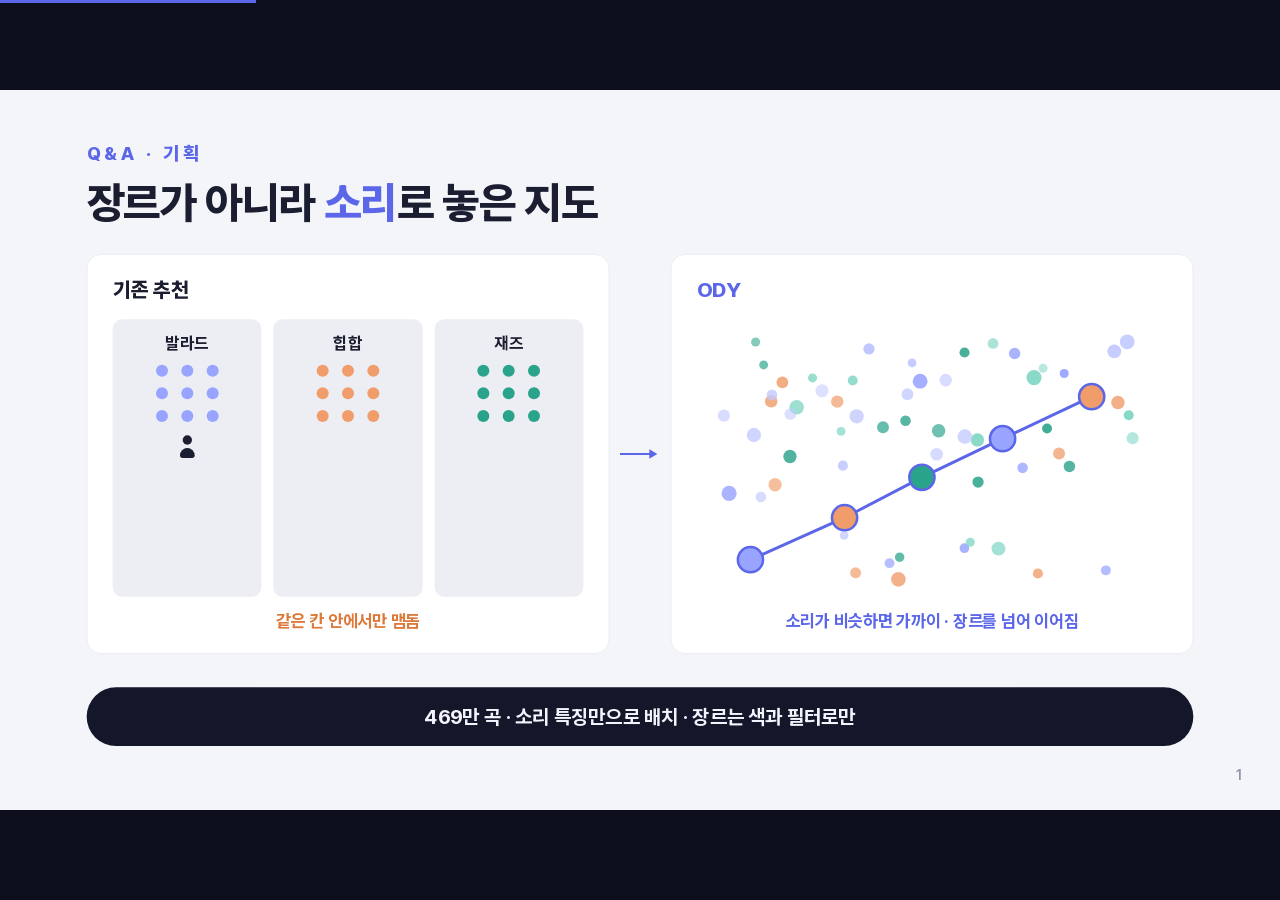
==== 01-planning.html @ 1a9466e6 "ODY 최종 발표 Q&A 덱 및 홈 검색 기능 Co-Authored-By: Claude Opus 5.5 <noreply@anthropic.com>" ====
<!doctype html>
<html lang="ko">
<head>
<meta charset="utf-8">
<meta name="viewport" content="width=device-width,initial-scale=1">
<title>ODY Q&amp;A · 01 기획</title>
<link rel="stylesheet" href="assets/base.css">
<style>
  /* ===== S1 : 기존 추천 vs ODY ===== */
  .cmp{display:grid;grid-template-columns:1fr 92px 1fr;align-items:stretch;gap:0;height:560px}
  .cmp .card{height:100%;display:flex;flex-direction:column}
  .cmp-arrow{display:grid;place-items:center}
  .cmp-arrow svg{overflow:visible}
  .panel-t{font-size:31px;font-weight:800;margin-bottom:26px}
  .genres{display:grid;grid-template-columns:repeat(3,1fr);gap:18px;flex:1}
  .genre{background:#EDEEF4;border-radius:14px;padding:20px 0 24px;display:flex;flex-direction:column;align-items:center}
  .genre-n{font-size:25px;font-weight:700;color:var(--ink);margin-bottom:18px}
  .gdots{display:grid;grid-template-columns:repeat(3,18px);gap:16px 20px}
  .gdots i{width:18px;height:18px;border-radius:50%;display:block}
  .person{width:22px;height:34px;margin-top:20px;position:relative}
  .person::before{content:'';position:absolute;top:0;left:4px;width:14px;height:14px;border-radius:50%;background:var(--ink)}
  .person::after{content:'';position:absolute;bottom:0;left:0;width:22px;height:15px;border-radius:11px 11px 4px 4px;background:var(--ink)}
  .cap{font-size:26px;font-weight:700;text-align:center;margin-top:20px}

  /* ===== S2 : 사용자 여정 ===== */
  .steps{display:grid;grid-template-columns:repeat(6,1fr);gap:0;align-items:start;margin-top:14px}
  .step{text-align:center;position:relative}
  .step .arr{position:absolute;top:52px;right:-22px;width:44px;height:2px;background:#C8CCDA}
  .step .arr::after{content:'';position:absolute;right:0;top:-4px;border-left:9px solid #C8CCDA;border-top:5px solid transparent;border-bottom:5px solid transparent}
  .step .lbl{font-size:28px;font-weight:800;margin-top:22px}
  .step .box{background:var(--white);border:1px solid var(--border);border-radius:16px;padding:20px 8px;font-size:25px;font-weight:700;margin-top:24px}
  .step .tag{display:inline-block;margin-top:16px;border-radius:999px;padding:9px 20px;font-size:21px;font-weight:700}

  /* ===== S3 : 결정 여섯 가지 ===== */
  .dec{display:grid;grid-template-columns:330px 96px 330px 1fr;align-items:center;gap:16px 0;row-gap:20px}
  .dec .old{background:#EDEEF4;border-radius:12px;padding:18px 24px;font-size:26px;font-weight:700;color:#7C8196;text-decoration:line-through;text-decoration-color:#B4B8C8;text-align:center}
  .dec .arr2{height:2px;background:var(--indigo);position:relative;margin:0 18px}
  .dec .arr2::after{content:'';position:absolute;right:0;top:-5px;border-left:10px solid var(--indigo);border-top:6px solid transparent;border-bottom:6px solid transparent}
  .dec .new{background:var(--indigo);color:#fff;border-radius:12px;padding:18px 24px;font-size:26px;font-weight:800;text-align:center}
  .dec .why{font-size:25px;font-weight:600;color:var(--ink2);padding-left:34px}

  /* ===== S4 : 음원 비저장 ===== */
  .fl{display:grid;grid-template-columns:1fr 62px 1fr 62px 1fr 62px 200px;align-items:center;margin-bottom:30px}
  .fl .bx{background:var(--white);border:1px solid var(--border);border-radius:18px;padding:30px 20px;text-align:center;font-size:28px;font-weight:700;line-height:1.35;min-height:118px;display:grid;place-items:center}
  .fl .bx.ind{color:var(--indigo);font-weight:800}
  .fl .bx.dk{background:var(--dark);color:#fff;border-color:var(--dark);font-size:26px}
  .fl .ar{height:2px;background:#C8CCDA;margin:0 14px;position:relative}
  .fl .ar::after{content:'';position:absolute;right:0;top:-4px;border-left:9px solid #C8CCDA;border-top:5px solid transparent;border-bottom:5px solid transparent}
  .fl .side{font-size:24px;font-weight:600;color:var(--ink2);padding-left:24px}
  .xmark{position:absolute;top:-16px;right:-14px;font-size:45px;font-weight:800;color:var(--orange);line-height:1}
  .nums{display:grid;grid-template-columns:repeat(3,1fr);gap:40px;margin-top:8px;text-align:left}

  /* ===== S5 : 한계 ===== */
  .lim{display:grid;grid-template-columns:repeat(3,1fr);gap:26px}
  .lim .card{padding:30px 32px}
  .lim .t{display:flex;align-items:center;gap:12px;font-size:30px;font-weight:800}
  .lim .t::before{content:'';width:13px;height:13px;border-radius:50%;background:var(--orange);flex:none}
  .lim .s{font-size:24px;font-weight:600;color:var(--ink2);margin:16px 0 22px}
  .lim .nx{background:#E9ECFF;color:var(--indigo);border-radius:12px;padding:14px 20px;font-size:24px;font-weight:700}
</style>
</head>
<body>
<button class="backbtn" title="질문 목록으로 (Esc)" aria-label="질문 목록"><svg viewBox="0 0 24 24" width="30" height="30" fill="none" stroke="currentColor" stroke-width="1.2" stroke-linecap="round" stroke-linejoin="round"><path d="M15 4l-8 8 8 8"/></svg></button>
<div class="prog"></div>

<div class="stage">
<div class="deck">

<!-- ================= S1 ================= -->
<section class="slide">
  <div class="head">
    <div class="eyebrow" data-a="fd">Q&amp;A · 기획</div>
    <h2 class="title" data-a="fu" style="--d:.1s">장르가 아니라 <span class="acc">소리</span>로 놓은 지도</h2>
  </div>

  <div class="cmp">
    <div class="card" data-a="fl" style="--d:.25s">
      <div class="panel-t">기존 추천</div>
      <div class="genres">
        <div class="genre">
          <div class="genre-n">발라드</div>
          <div class="gdots">
            <i style="background:var(--peri)"></i><i style="background:var(--peri)"></i><i style="background:var(--peri)"></i>
            <i style="background:var(--peri)"></i><i style="background:var(--peri)"></i><i style="background:var(--peri)"></i>
            <i style="background:var(--peri)"></i><i style="background:var(--peri)"></i><i style="background:var(--peri)"></i>
          </div>
          <div class="person"></div>
        </div>
        <div class="genre">
          <div class="genre-n">힙합</div>
          <div class="gdots">
            <i style="background:var(--orange)"></i><i style="background:var(--orange)"></i><i style="background:var(--orange)"></i>
            <i style="background:var(--orange)"></i><i style="background:var(--orange)"></i><i style="background:var(--orange)"></i>
            <i style="background:var(--orange)"></i><i style="background:var(--orange)"></i><i style="background:var(--orange)"></i>
          </div>
        </div>
        <div class="genre">
          <div class="genre-n">재즈</div>
          <div class="gdots">
            <i style="background:var(--teal)"></i><i style="background:var(--teal)"></i><i style="background:var(--teal)"></i>
            <i style="background:var(--teal)"></i><i style="background:var(--teal)"></i><i style="background:var(--teal)"></i>
            <i style="background:var(--teal)"></i><i style="background:var(--teal)"></i><i style="background:var(--teal)"></i>
          </div>
        </div>
      </div>
      <div class="cap acc-o">같은 칸 안에서만 맴돔</div>
    </div>

    <div class="cmp-arrow" data-a="fi" style="--d:.5s">
      <svg width="60" height="24" viewBox="0 0 60 24"><path d="M0 12h46" stroke="#5B67E8" stroke-width="3"/><path d="M44 5l12 7-12 7z" fill="#5B67E8"/></svg>
    </div>

    <div class="card" data-a="fr" style="--d:.4s">
      <div class="panel-t acc">ODY</div>
      <svg viewBox="0 0 560 330" style="flex:1;width:100%">
        <g id="s1-scatter"></g>
        <path id="s1-path" d="M64 286 L176 236 L268 188 L364 142 L470 92" stroke="#5B67E8" stroke-width="3.5" fill="none"
              style="--len:520;--d:.85s" data-draw/>
        <g>
          <circle cx="64"  cy="286" r="15" fill="#98A4FF" stroke="#5B67E8" stroke-width="3" data-a="pop" style="--d:1.5s"/>
          <circle cx="176" cy="236" r="15" fill="#F09D6B" stroke="#5B67E8" stroke-width="3" data-a="pop" style="--d:1.6s"/>
          <circle cx="268" cy="188" r="15" fill="#2AA38B" stroke="#5B67E8" stroke-width="3" data-a="pop" style="--d:1.7s"/>
          <circle cx="364" cy="142" r="15" fill="#98A4FF" stroke="#5B67E8" stroke-width="3" data-a="pop" style="--d:1.8s"/>
          <circle cx="470" cy="92"  r="15" fill="#F09D6B" stroke="#5B67E8" stroke-width="3" data-a="pop" style="--d:1.9s"/>
        </g>
      </svg>
      <div class="cap acc" data-a="fu" style="--d:2s">소리가 비슷하면 가까이 · 장르를 넘어 이어짐</div>
    </div>
  </div>

  <div class="concl" data-a="fu" style="--d:1.1s">469만 곡 · 소리 특징만으로 배치 · 장르는 색과 필터로만</div>
  <div class="pnum">1</div>
</section>

<!-- ================= S2 ================= -->
<section class="slide">
  <div class="head">
    <div class="eyebrow" data-a="fd">Q&amp;A · 기획</div>
    <h2 class="title" data-a="fu" style="--d:.1s">사용자 한 명의 <span class="acc">5분</span></h2>
  </div>

  <div class="steps" style="margin-top:56px">
    <div class="step" data-a="fu" style="--d:.25s"><div class="dot-n gray">1</div><div class="arr"></div><div class="lbl">구글 로그인</div><div class="box">토큰 발급</div><div><span class="tag chip gry">계정</span></div></div>
    <div class="step" data-a="fu" style="--d:.35s"><div class="dot-n">2</div><div class="arr"></div><div class="lbl">지도 첫 화면</div><div class="box">표본 7,204곡</div><div><span class="tag chip ind">지도</span></div></div>
    <div class="step" data-a="fu" style="--d:.45s"><div class="dot-n">3</div><div class="arr"></div><div class="lbl">별 클릭 · 재생</div><div class="box">내 위치 = 그 곡</div><div><span class="tag chip ind">지도 · 실시간</span></div></div>
    <div class="step" data-a="fu" style="--d:.55s"><div class="dot-n">4</div><div class="arr"></div><div class="lbl">가까운 10곡</div><div class="box">2.24ms</div><div><span class="tag chip ind">지도</span></div></div>
    <div class="step" data-a="fu" style="--d:.65s"><div class="dot-n">5</div><div class="arr"></div><div class="lbl">여정</div><div class="box">2~20곡</div><div><span class="tag chip ind">지도</span></div></div>
    <div class="step" data-a="fu" style="--d:.75s"><div class="dot-n org">6</div><div class="lbl">따라가기</div><div class="box">실시간 전달</div><div><span class="tag chip org">실시간</span></div></div>
  </div>

  <div class="concl" data-a="fu" style="--d:.95s">재생 한 번이 위치 · 기록 · 만남 · 동승자 전달까지 한꺼번에</div>
  <div class="pnum">2</div>
</section>

<!-- ================= S3 ================= -->
<section class="slide">
  <div class="head">
    <div class="eyebrow" data-a="fd">Q&amp;A · 기획</div>
    <h2 class="title" data-a="fu" style="--d:.1s">실측으로 바꾼 결정 <span class="acc">여섯 가지</span></h2>
  </div>

  <div class="dec fill-lg" style="margin-top:20px">
    <div class="old" data-a="fl" style="--d:.24s">장르 3단 계층</div><div class="arr2" data-a="fi" style="--d:.3s"></div><div class="new" data-a="fr" style="--d:.28s">소리 좌표만</div><div class="why" data-a="fi" style="--d:.36s">장르는 색 · 필터로</div>
    <div class="old" data-a="fl" style="--d:.32s">64차원</div><div class="arr2" data-a="fi" style="--d:.38s"></div><div class="new" data-a="fr" style="--d:.36s">16차원</div><div class="why" data-a="fi" style="--d:.44s">65% 기준 넘는 최소 · 8겹 × 2축</div>
    <div class="old" data-a="fl" style="--d:.40s">트리로 나눈 레이어</div><div class="arr2" data-a="fi" style="--d:.46s"></div><div class="new" data-a="fr" style="--d:.44s">좌표 두 개씩 레이어</div><div class="why" data-a="fi" style="--d:.52s">경계에서 곡이 갈리는 문제</div>
    <div class="old" data-a="fl" style="--d:.48s">Neo4j</div><div class="arr2" data-a="fi" style="--d:.54s"></div><div class="new" data-a="fr" style="--d:.52s">pgvector</div><div class="why" data-a="fi" style="--d:.60s">정확도 0.912 → <b class="acc">0.9995</b> · 서버 추가 없음</div>
    <div class="old" data-a="fl" style="--d:.56s">kNN + 최단 경로</div><div class="arr2" data-a="fi" style="--d:.62s"></div><div class="new" data-a="fr" style="--d:.60s">직선 축 + 동적 계획법</div><div class="why" data-a="fi" style="--d:.68s">듣기 자연스러움 · 메모리 15GB 초과</div>
    <div class="old" data-a="fl" style="--d:.64s">칸당 1곡 첫 화면</div><div class="arr2" data-a="fi" style="--d:.70s"></div><div class="new" data-a="fr" style="--d:.68s">밀도 비례 표본</div><div class="why" data-a="fi" style="--d:.76s">바둑판 무늬 83.5% → <b class="acc">24.7%</b></div>
  </div>
  <div class="pnum">3</div>
</section>

<!-- ================= S4 ================= -->
<section class="slide">
  <div class="head">
    <div class="eyebrow" data-a="fd">Q&amp;A · 기획</div>
    <h2 class="title" data-a="fu" style="--d:.1s">음원은 <span class="acc">한 곡도</span> 저장하지 않는다</h2>
  </div>

  <div class="fill-lg" style="margin-top:20px;display:grid;align-content:center">
    <div class="fl">
      <div class="bx" data-a="fu" style="position:relative; --d:.24s">음원 파일<span class="xmark">✕</span></div>
      <div class="ar" data-a="fi" style="--d:.3s"></div>
      <div class="bx ind" data-a="fu" style="--d:.34s">소리 분석 숫자<br>2,900개</div>
      <div class="ar" data-a="fi" style="--d:.4s"></div>
      <div class="bx ind" data-a="fu" style="--d:.44s">지도 좌표</div>
      <div></div>
      <div class="side" data-a="fi" style="--d:.5s">지도 만들기</div>
    </div>
    <div class="fl" style="margin-bottom:12px">
      <div class="bx" data-a="fu" style="--d:.54s">곡 이름</div>
      <div class="ar" data-a="fi" style="--d:.6s"></div>
      <div class="bx" data-a="fu" style="--d:.64s">YouTube 검색<br>+ 재생 가능 확인</div>
      <div class="ar" data-a="fi" style="--d:.7s"></div>
      <div class="bx ind" data-a="fu" style="--d:.74s">영상 ID만 저장</div>
      <div class="ar" data-a="fi" style="--d:.8s"></div>
      <div class="bx dk" data-a="fu" style="--d:.84s">공식<br>플레이어</div>
    </div>

    <div class="nums" style="margin-top:44px">
      <div data-a="fu" style="--d:.95s"><div class="big acc">0 곡</div><div class="big-cap">음원 저장</div></div>
      <div data-a="fu" style="--d:1.05s"><div class="big acc-o">564 곡</div><div class="big-cap">재생 불가 → 지도에서 뺌</div></div>
      <div data-a="fu" style="--d:1.15s"><div class="big acc">72 / 84</div><div class="big-cap">신곡 영상 확보</div></div>
    </div>
  </div>
  <div class="pnum">4</div>
</section>

<!-- ================= S5 ================= -->
<section class="slide">
  <div class="head">
    <div class="eyebrow" data-a="fd">Q&amp;A · 기획</div>
    <h2 class="title" data-a="fu" style="--d:.1s">알고 있는 <span class="acc">한계</span>와 다음 단계</h2>
  </div>

  <div class="lim fill-lg" style="margin-top:20px">
    <div class="card" data-a="fu" style="--d:.24s"><div class="t">실시간 부하 미측정</div><div class="s">서버 1대 전제</div><div class="nx">→ 메시지 브로커 분리</div></div>
    <div class="card" data-a="fu" style="--d:.32s"><div class="t">깊은 겹 설명력</div><div class="s">6~8겹 축 1~2%</div><div class="nx">→ &ldquo;경향&rdquo; 수준 라벨</div></div>
    <div class="card" data-a="fu" style="--d:.40s"><div class="t">한국곡 · 신곡 적음</div><div class="s">해외 · 2022년까지</div><div class="nx">→ 신곡 추가 경로 확대</div></div>
    <div class="card" data-a="fu" style="--d:.48s"><div class="t">영상 매칭 추측</div><div class="s">유사도 0.6 채택</div><div class="nx">→ 신뢰도 표시 · 신고</div></div>
    <div class="card" data-a="fu" style="--d:.56s"><div class="t">보안 설정</div><div class="s">WS 출처 * · 호출 제한 없음</div><div class="nx">→ 출처 제한 · rate limit</div></div>
    <div class="card" data-a="fu" style="--d:.64s"><div class="t">무중단의 대가</div><div class="s">서버 자원 두 벌</div><div class="nx">→ DB 변경은 호환되게</div></div>
  </div>
  <div class="pnum">5</div>
</section>

</div>
</div>

<div class="nav">
  <button data-prev aria-label="이전">←</button>
  <span class="counter">1 / 5</span>
  <button data-next aria-label="다음">→</button>
</div>

<script src="assets/deck.js"></script>
<script>
// S1 산점도 (결정론적)
(function(){
  const g = document.getElementById('s1-scatter');
  if(!g) return;
  const r = ODY.rng(99);
  const cols = ['#98A4FF','#F09D6B','#2AA38B','#C3CAFF','#7FD6C4'];
  let html = '';
  for(let i=0;i<58;i++){
    const x = 30 + r()*500, y = 24 + r()*286;
    const rad = 5 + r()*4;
    html += '<circle cx="'+x.toFixed(1)+'" cy="'+y.toFixed(1)+'" r="'+rad.toFixed(1)+'" fill="'+cols[Math.floor(r()*cols.length)]+'" opacity="'+(0.55+r()*0.4).toFixed(2)+'"/>';
  }
  g.innerHTML = html;
  g.setAttribute('data-a','fi');
  g.style.setProperty('--d','.6s');
})();
ODY.initDeck({backHref:'index.html#planning'});
</script>
</body>
</html>
---- assets/base.css ----
/* ODY Q&A — 공통 디자인 시스템 */
/* Pretendard Variable — 로컬 번들 (SIL OFL 1.1, assets/fonts/OFL.txt) */
@font-face{
  font-family:'Pretendard Variable';
  font-weight:45 920;
  font-style:normal;
  font-display:swap;
  src:url('fonts/PretendardVariable.woff2') format('woff2-variations'),
      url('fonts/PretendardVariable.woff2') format('woff2');
}

:root{
  --dark:#14162A; --dark2:#23264A; --deep:#0D0E1C; --dark3:#2C3057;
  --paper:#F4F5F9; --paper2:#F6F7FA; --white:#FFFFFF; --border:#E3E5EF;
  --ink:#1B1D30; --ink2:#5F6480; --ink3:#8F94AA;
  --dink:#F2F3FB; --dink2:#C4C8E0; --dink3:#B3B9E6;
  --indigo:#5B67E8; --peri:#98A4FF; --peri-l:#C3CAFF;
  --teal:#2AA38B; --teal-s:#7FD6C4; --mint:#A8E6D5;
  --purple:#8A5FE0; --purple-l:#B79BF0; --orange:#F09D6B;
  --ease:cubic-bezier(.2,.75,.25,1);
  --ease-line:cubic-bezier(.35,0,.2,1);
}

*{box-sizing:border-box;margin:0;padding:0}
html,body{height:100%}
body{
  background:var(--deep);
  font-family:'Pretendard Variable',Pretendard,'Apple SD Gothic Neo','Noto Sans KR',system-ui,sans-serif;
  color:var(--ink);
  -webkit-font-smoothing:antialiased;
  overflow:hidden;
}

/* ---------- 무대 / 스케일 ---------- */
.stage{position:fixed;inset:0;overflow:hidden;background:var(--deep)}
.deck{position:absolute;left:0;top:0;width:1920px;height:1080px;transform-origin:0 0}

.slide{
  position:absolute;inset:0;
  background:var(--paper);
  padding:78px 130px 70px;
  display:none;
  overflow:hidden;
}
.slide.is-active{display:block}
.slide.dark{background:var(--dark)}
.slide.split{padding:0}

.pnum{position:absolute;right:56px;bottom:40px;font-size:21px;font-weight:600;color:var(--ink3);letter-spacing:.02em}
.slide.dark .pnum{color:#7C82B4}

/* ---------- 타이포 ---------- */
.eyebrow{font-size:28px;font-weight:800;letter-spacing:.2em;color:var(--indigo);margin-bottom:18px}
.slide.dark .eyebrow{color:var(--dink3)}
.title{font-size:65px;font-weight:800;line-height:1.2;letter-spacing:-.02em;color:var(--ink)}
.title.sm{font-size:56px}
.slide.dark .title{color:var(--dink)}
.subtitle{font-size:30px;font-weight:500;color:var(--ink2);margin-top:12px;letter-spacing:-.01em}
.acc{color:var(--indigo)}
.acc-t{color:var(--teal)}
.acc-o{color:#DD7A3B}
.acc-p{color:var(--purple)}
.slide.dark .acc{color:var(--peri)}

.head{margin-bottom:38px}

/* ---------- 하단 결론 바 ---------- */
.concl{
  position:absolute;left:130px;right:130px;bottom:96px;
  background:var(--dark);color:var(--dink);
  border-radius:999px;padding:26px 40px;
  font-size:30px;font-weight:700;text-align:center;letter-spacing:-.01em;
}
.note{position:absolute;left:130px;bottom:104px;font-size:25px;font-weight:600;color:var(--ink2)}

/* ---------- 카드 ---------- */
.card{background:var(--white);border:1px solid var(--border);border-radius:22px;padding:34px 38px;display:flex;flex-direction:column;justify-content:center}
.card.accent{border-color:var(--indigo);background:#F0F2FF}
.card.warm{border-color:#F6D9C4;background:#FEF3EA}
.card.plain{background:#EDEEF4;border-color:transparent}
.cards{display:grid;gap:30px}
.c2{grid-template-columns:1fr 1fr}
.c3{grid-template-columns:repeat(3,1fr)}
.c4{grid-template-columns:repeat(4,1fr)}
.card-t{font-size:32px;font-weight:800;margin-bottom:12px}
.card-s{font-size:25px;font-weight:500;color:var(--ink2);line-height:1.5}

/* ---------- 수치 ---------- */
.big{font-size:83px;font-weight:800;letter-spacing:-.03em;line-height:1}
.big.sm{font-size:63px}
.big-cap{font-size:25px;font-weight:600;color:var(--ink2);margin-top:14px}

/* ---------- 다크 스카이 패널 ---------- */
.sky{position:relative;background:var(--dark);border-radius:18px;overflow:hidden}
.sky canvas{position:absolute;inset:0;width:100%;height:100%}
.sky-in{position:absolute;inset:0}

/* ---------- 태그 / 칩 ---------- */
.chip{display:inline-flex;align-items:center;gap:8px;border-radius:999px;padding:12px 22px;font-size:24px;font-weight:700}
.chip.ind{background:#E9ECFF;color:var(--indigo)}
.chip.org{background:#FDEBDD;color:#B5612B}
.chip.gry{background:#ECEDF3;color:var(--ink2)}
.chip.tl{background:#E2F5F0;color:#1E7C69}

/* ---------- 파이프라인 ---------- */
.flow{display:flex;align-items:center;gap:0}
.flow-node{flex:1;text-align:center}
.flow-arrow{width:64px;height:2px;background:var(--ink3);position:relative;flex:none}
.flow-arrow::after{content:'';position:absolute;right:0;top:-4px;border-left:9px solid var(--ink3);border-top:5px solid transparent;border-bottom:5px solid transparent}
.dot-n{width:104px;height:104px;border-radius:50%;background:var(--indigo);color:#fff;display:grid;place-items:center;font-size:47px;font-weight:800;margin:0 auto}
.dot-n.gray{background:#C2C6D6}
.dot-n.org{background:var(--orange)}
.dot-n.teal{background:var(--teal)}
.dot-n.dk{background:var(--dark)}

/* ---------- 그리드 셀 ---------- */
.cellgrid{display:grid;gap:6px}
.cell{background:#C8CBD8;border-radius:5px;aspect-ratio:1}
.cell.on{background:var(--dark);box-shadow:inset 0 0 0 2px var(--teal-s)}
.cell.keep{background:var(--dark)}
.cell.drop{background:#D9DBE4;box-shadow:inset 0 0 0 2px #9A9FB5;opacity:.8}

/* ---------- 표 ---------- */
.tbl{width:100%;border-collapse:separate;border-spacing:0 14px}
.tbl th{font-size:27px;font-weight:800;padding-bottom:8px}
.tbl td{font-size:26px;font-weight:700;text-align:center;padding:16px 18px;border-radius:14px}
.tbl td.lab{text-align:left;font-weight:600;color:var(--ink2);background:none}
.tbl td.a{background:#FDEBDD;color:#B5612B}
.tbl td.b{background:#E9ECFF;color:var(--indigo)}


/* ---------- 단계 플로우 (두 덱 공용) ---------- */
.steps{display:grid;gap:0;align-items:start}
.step{text-align:center;position:relative}
.step .arr{position:absolute;top:52px;right:-22px;width:44px;height:2px;background:#C8CCDA}
.step .arr::after{content:'';position:absolute;right:0;top:-4px;border-left:9px solid #C8CCDA;border-top:5px solid transparent;border-bottom:5px solid transparent}
.step .lbl{font-size:28px;font-weight:800;margin-top:22px}
.step .box{background:var(--white);border:1px solid var(--border);border-radius:16px;padding:20px 8px;font-size:25px;font-weight:700;margin-top:24px}
.step .tag{display:inline-block;margin-top:16px;border-radius:999px;padding:9px 20px;font-size:21px;font-weight:700}

/* ---------- 세로 여백 채우기 ---------- */
.fill{min-height:596px;align-content:center}
.fill-lg{min-height:700px;align-content:center}

/* ---------- 애니메이션 ---------- */
@keyframes fu{from{opacity:0;transform:translateY(32px)}to{opacity:1;transform:none}}
@keyframes fd{from{opacity:0;transform:translateY(-20px)}to{opacity:1;transform:none}}
@keyframes fl{from{opacity:0;transform:translateX(-35px)}to{opacity:1;transform:none}}
@keyframes fr{from{opacity:0;transform:translateX(35px)}to{opacity:1;transform:none}}
@keyframes fi{from{opacity:0}to{opacity:1}}
@keyframes sc{from{opacity:0;transform:scale(.88)}to{opacity:1;transform:none}}
@keyframes ph{from{opacity:0;transform:translateY(64px)}to{opacity:1;transform:none}}
@keyframes pop{0%{opacity:0;transform:scale(.35)}70%{opacity:1;transform:scale(1.09)}100%{opacity:1;transform:scale(1)}}
@keyframes draw{to{stroke-dashoffset:0}}
@keyframes twinkle{0%,100%{opacity:.3}50%{opacity:1}}

.slide.is-active [data-a]{opacity:0;animation-fill-mode:forwards;animation-timing-function:var(--ease);animation-delay:var(--d,0s)}
.slide.is-active [data-a="fu"]{animation-name:fu;animation-duration:.7s}
.slide.is-active [data-a="fd"]{animation-name:fd;animation-duration:.6s}
.slide.is-active [data-a="fl"]{animation-name:fl;animation-duration:.7s}
.slide.is-active [data-a="fr"]{animation-name:fr;animation-duration:.7s}
.slide.is-active [data-a="fi"]{animation-name:fi;animation-duration:.85s;animation-timing-function:ease}
.slide.is-active [data-a="sc"]{animation-name:sc;animation-duration:.7s}
.slide.is-active [data-a="ph"]{animation-name:ph;animation-duration:.85s}
.slide.is-active [data-a="pop"]{animation-name:pop;animation-duration:.6s}
.slide.is-active [data-draw]{stroke-dasharray:var(--len,600);stroke-dashoffset:var(--len,600);animation:draw 1s var(--ease-line) forwards;animation-delay:var(--d,0s)}

/* ---------- 슬라이드 컨트롤 ---------- */
.nav{position:fixed;bottom:0;left:0;right:0;height:96px;display:flex;align-items:center;justify-content:center;gap:26px;z-index:40;opacity:0;transition:opacity .25s}
.nav:hover,body.show-ui .nav{opacity:1}
.nav button{
  width:52px;height:52px;border-radius:50%;border:1px solid rgba(255,255,255,.18);
  background:rgba(20,22,42,.72);color:#fff;font-size:22px;cursor:pointer;
  display:grid;place-items:center;backdrop-filter:blur(8px);transition:background .2s
}
.nav button:hover{background:var(--indigo)}
.nav button:disabled{opacity:.28;cursor:default}
.nav .counter{color:#fff;font-size:20px;font-weight:600;letter-spacing:.06em;min-width:92px;text-align:center;opacity:.8}

/* 좌상단 숨은 뒤로가기 · 아이콘만 */
.backbtn{
  position:fixed;top:18px;left:22px;z-index:50;
  width:56px;height:56px;padding:0;border:0;background:none;cursor:pointer;
  display:grid;place-items:center;
  color:#9A9FB5;
  opacity:0;transform:translateX(-6px);
  transition:opacity .22s var(--ease),transform .22s var(--ease),color .2s;
}
.backbtn::before{content:'';position:fixed;top:0;left:0;width:210px;height:120px}
.backbtn:hover,.backbtn:focus-visible,body.show-ui .backbtn{opacity:.3;transform:none}
.backbtn:hover{opacity:.55}

/* 진행 바 */
.prog{position:fixed;top:0;left:0;height:3px;background:var(--indigo);z-index:60;transition:width .3s var(--ease)}

@media (prefers-reduced-motion:reduce){
  .slide.is-active [data-a]{animation-name:fi !important;animation-duration:.3s !important}
  .slide.is-active [data-draw]{animation:none;stroke-dashoffset:0}
}

/* ---------- 비교표 (열 강조) · 03/04 공용 ---------- */
.cmptbl{display:grid;row-gap:14px;column-gap:22px;align-items:stretch}
.cmptbl>div{font-size:26px;font-weight:700;text-align:center;padding:20px 18px;border-radius:14px;background:var(--white);border:1px solid var(--border);display:grid;place-items:center;line-height:1.35}
.cmptbl .h{background:none;border-color:transparent;font-size:27px;font-weight:800;color:var(--ink2);padding-bottom:4px}
.cmptbl .h.pick{color:var(--indigo)}
.cmptbl .lb{background:none;border-color:transparent;text-align:left;justify-items:start;font-weight:600;color:var(--ink2)}
.cmptbl .pick{background:#F0F2FF;border-color:var(--indigo);color:var(--indigo)}

/* ---------- 수치 카드 ---------- */
.stat{text-align:center;padding:40px 30px}
.stat .n{font-size:72px;font-weight:800;letter-spacing:-.03em;line-height:1;color:var(--indigo)}
.stat .n.o{color:var(--orange)}
.stat .n.k{color:var(--ink)}
.stat .n.g{color:var(--ink3)}
.stat .l{font-size:25px;font-weight:600;color:var(--ink2);margin-top:16px;line-height:1.4}

/* ---------- 가로 흐름 상자 ---------- */
.hflow{display:grid;align-items:center}
.hflow .bx{background:var(--white);border:1px solid var(--border);border-radius:18px;padding:28px 20px;text-align:center;font-size:28px;font-weight:700;line-height:1.35;min-height:130px;display:grid;place-items:center}
.hflow .bx.ind{color:var(--indigo);background:#F0F2FF;border-color:var(--indigo);font-weight:800}
.hflow .bx.dk{background:var(--dark);color:#fff;border-color:var(--dark)}
.hflow .ar{height:2px;background:#C8CCDA;margin:0 14px;position:relative}
.hflow .ar::after{content:'';position:absolute;right:0;top:-4px;border-left:9px solid #C8CCDA;border-top:5px solid transparent;border-bottom:5px solid transparent}
.hflow .sub{font-size:24px;font-weight:600;color:var(--ink2);text-align:center;margin-top:14px;line-height:1.4}

.chip.pur{background:#EFE8FC;color:var(--purple)}
.chip.sm{font-size:21px;padding:9px 18px}
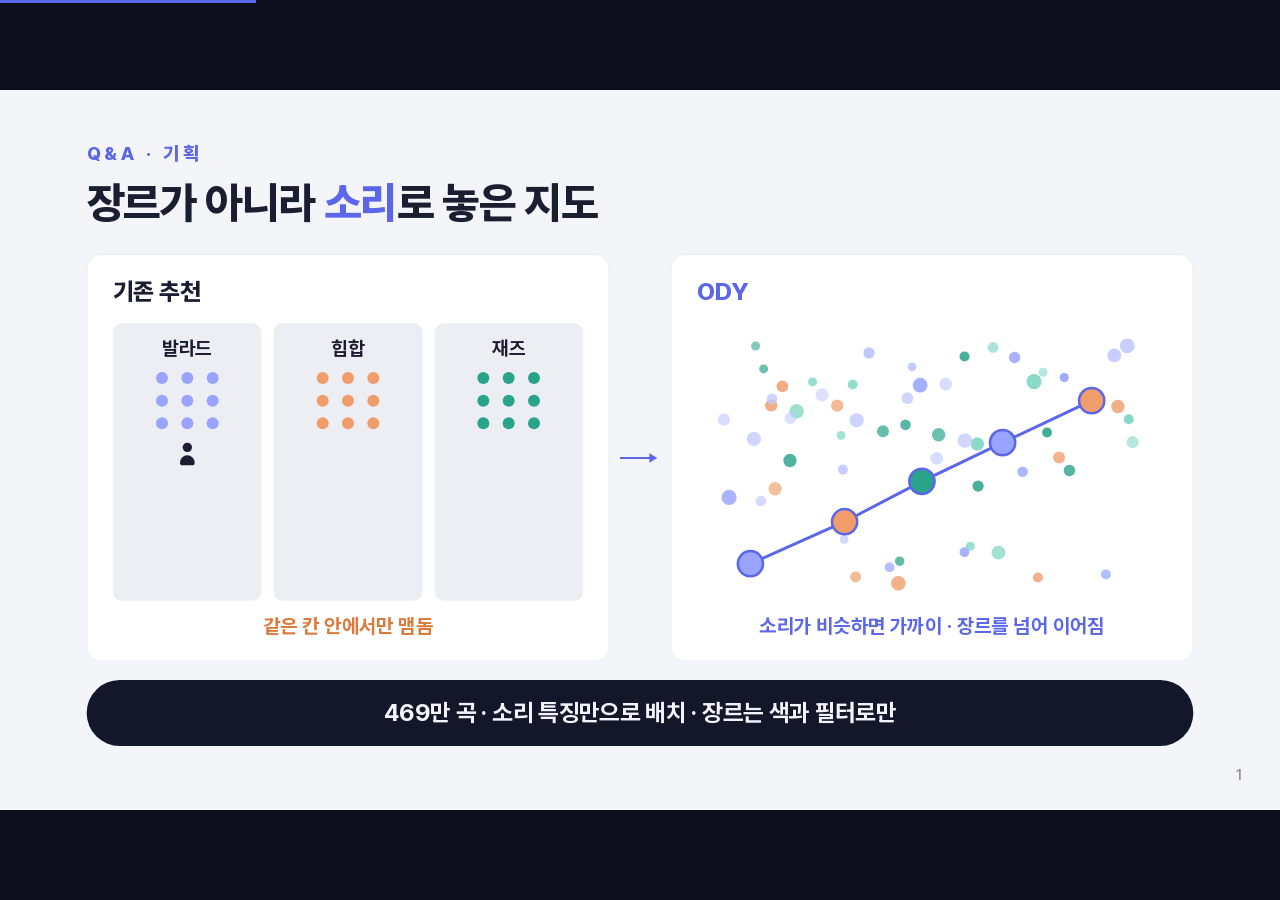
==== commit e2f83359: "따라가기 26·27·32·33장 시각화 개선, 덱 전체 글씨 키우기 - 26 주변 사람: 헬멧 → 사람 아이콘 - 27 탄 뒤: 우주선 · 동승자 물결 흔들림, 헬멧 크기 키움, " ====
--- a/01-planning.html
+++ b/01-planning.html
@@ -11,16 +11,16 @@
   .cmp .card{height:100%;display:flex;flex-direction:column}
   .cmp-arrow{display:grid;place-items:center}
   .cmp-arrow svg{overflow:visible}
-  .panel-t{font-size:31px;font-weight:800;margin-bottom:26px}
+  .panel-t{font-size:36px;font-weight:800;margin-bottom:26px}
   .genres{display:grid;grid-template-columns:repeat(3,1fr);gap:18px;flex:1}
   .genre{background:#EDEEF4;border-radius:14px;padding:20px 0 24px;display:flex;flex-direction:column;align-items:center}
-  .genre-n{font-size:25px;font-weight:700;color:var(--ink);margin-bottom:18px}
+  .genre-n{font-size:29px;font-weight:700;color:var(--ink);margin-bottom:18px}
   .gdots{display:grid;grid-template-columns:repeat(3,18px);gap:16px 20px}
   .gdots i{width:18px;height:18px;border-radius:50%;display:block}
   .person{width:22px;height:34px;margin-top:20px;position:relative}
   .person::before{content:'';position:absolute;top:0;left:4px;width:14px;height:14px;border-radius:50%;background:var(--ink)}
   .person::after{content:'';position:absolute;bottom:0;left:0;width:22px;height:15px;border-radius:11px 11px 4px 4px;background:var(--ink)}
-  .cap{font-size:26px;font-weight:700;text-align:center;margin-top:20px}
+  .cap{font-size:30px;font-weight:700;text-align:center;margin-top:20px}
 
   /* ===== S2 : 사용자 여정 ===== */
   .steps{display:grid;grid-template-columns:repeat(6,1fr);gap:0;align-items:start;margin-top:14px}
@@ -53,10 +53,10 @@
   /* ===== S5 : 한계 ===== */
   .lim{display:grid;grid-template-columns:repeat(3,1fr);gap:26px}
   .lim .card{padding:30px 32px}
-  .lim .t{display:flex;align-items:center;gap:12px;font-size:30px;font-weight:800}
+  .lim .t{display:flex;align-items:center;gap:12px;font-size:34px;font-weight:800}
   .lim .t::before{content:'';width:13px;height:13px;border-radius:50%;background:var(--orange);flex:none}
-  .lim .s{font-size:24px;font-weight:600;color:var(--ink2);margin:16px 0 22px}
-  .lim .nx{background:#E9ECFF;color:var(--indigo);border-radius:12px;padding:14px 20px;font-size:24px;font-weight:700}
+  .lim .s{font-size:28px;font-weight:600;color:var(--ink2);margin:16px 0 22px}
+  .lim .nx{background:#E9ECFF;color:var(--indigo);border-radius:12px;padding:14px 20px;font-size:28px;font-weight:700}
 </style>
 </head>
 <body>
--- a/assets/base.css
+++ b/assets/base.css
@@ -68,8 +68,8 @@
 .concl{
   position:absolute;left:130px;right:130px;bottom:96px;
   background:var(--dark);color:var(--dink);
-  border-radius:999px;padding:26px 40px;
-  font-size:30px;font-weight:700;text-align:center;letter-spacing:-.01em;
+  border-radius:999px;padding:28px 44px;
+  font-size:36px;font-weight:700;text-align:center;letter-spacing:-.01em;
 }
 .note{position:absolute;left:130px;bottom:104px;font-size:25px;font-weight:600;color:var(--ink2)}
 
@@ -82,8 +82,8 @@
 .c2{grid-template-columns:1fr 1fr}
 .c3{grid-template-columns:repeat(3,1fr)}
 .c4{grid-template-columns:repeat(4,1fr)}
-.card-t{font-size:32px;font-weight:800;margin-bottom:12px}
-.card-s{font-size:25px;font-weight:500;color:var(--ink2);line-height:1.5}
+.card-t{font-size:37px;font-weight:800;margin-bottom:12px}
+.card-s{font-size:29px;font-weight:500;color:var(--ink2);line-height:1.5}
 
 /* ---------- 수치 ---------- */
 .big{font-size:83px;font-weight:800;letter-spacing:-.03em;line-height:1}
@@ -96,7 +96,7 @@
 .sky-in{position:absolute;inset:0}
 
 /* ---------- 태그 / 칩 ---------- */
-.chip{display:inline-flex;align-items:center;gap:8px;border-radius:999px;padding:12px 22px;font-size:24px;font-weight:700}
+.chip{display:inline-flex;align-items:center;gap:8px;border-radius:999px;padding:14px 28px;font-size:30px;font-weight:700}
 .chip.ind{background:#E9ECFF;color:var(--indigo)}
 .chip.org{background:#FDEBDD;color:#B5612B}
 .chip.gry{background:#ECEDF3;color:var(--ink2)}
@@ -224,4 +224,4 @@
 .hflow .sub{font-size:24px;font-weight:600;color:var(--ink2);text-align:center;margin-top:14px;line-height:1.4}
 
 .chip.pur{background:#EFE8FC;color:var(--purple)}
-.chip.sm{font-size:21px;padding:9px 18px}
+.chip.sm{font-size:26px;padding:11px 22px}
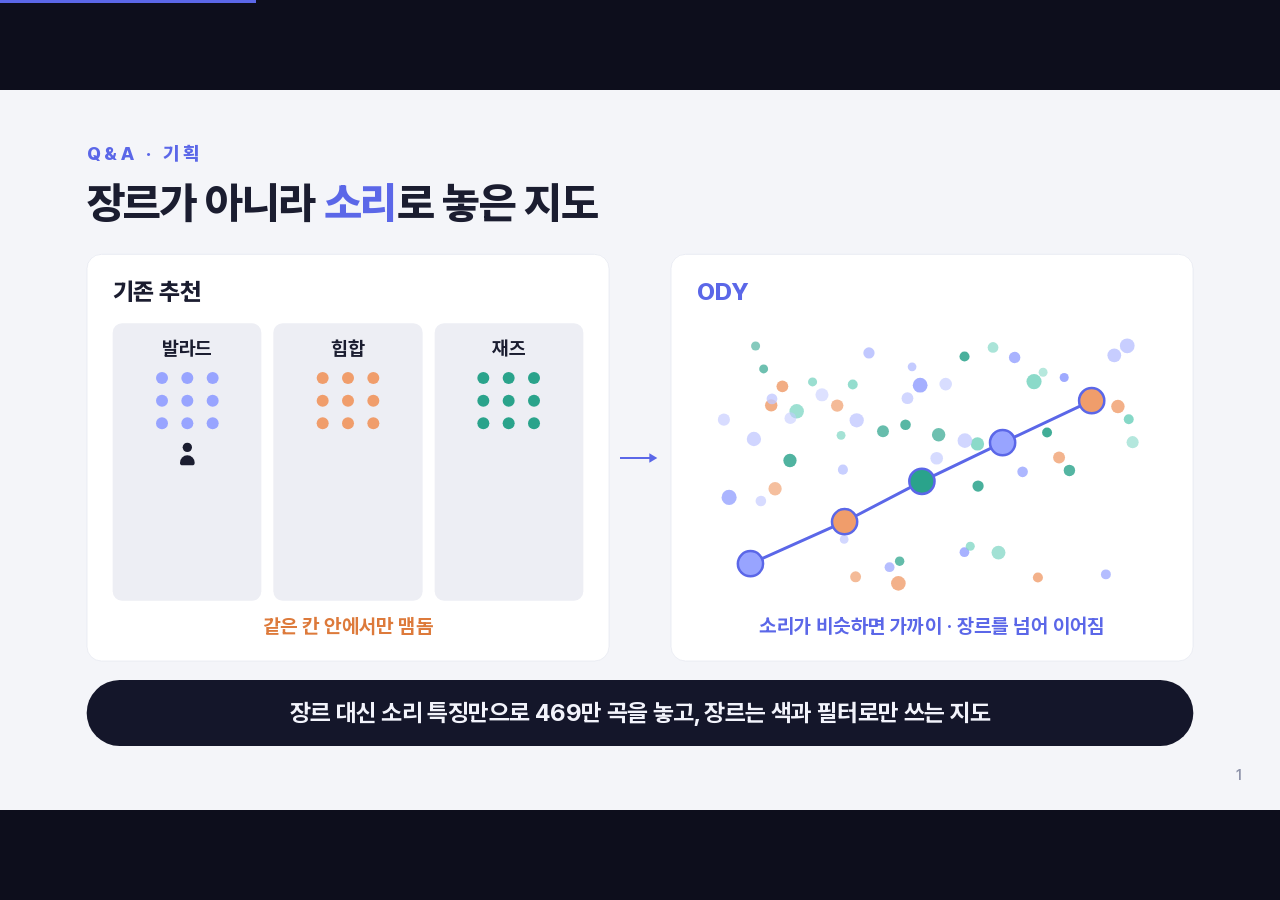
==== commit bba3e3d6: "도메인 덱 시각화 전면 개편, 기능 주변 탐색 정리, 결론 바를 발표 대본으로 - 도메인 18장: 텍스트 대신 그림 · 애니메이션 (1장 막대가 단계별로 줄어듦 등) - 기능: 주" ====
--- a/01-planning.html
+++ b/01-planning.html
@@ -128,7 +128,7 @@
     </div>
   </div>
 
-  <div class="concl" data-a="fu" style="--d:1.1s">469만 곡 · 소리 특징만으로 배치 · 장르는 색과 필터로만</div>
+  <div class="concl" data-a="fu" style="--d:1.1s">장르 대신 소리 특징만으로 469만 곡을 놓고, 장르는 색과 필터로만 쓰는 지도</div>
   <div class="pnum">1</div>
 </section>
 
@@ -148,7 +148,7 @@
     <div class="step" data-a="fu" style="--d:.75s"><div class="dot-n org">6</div><div class="lbl">따라가기</div><div class="box">실시간 전달</div><div><span class="tag chip org">실시간</span></div></div>
   </div>
 
-  <div class="concl" data-a="fu" style="--d:.95s">재생 한 번이 위치 · 기록 · 만남 · 동승자 전달까지 한꺼번에</div>
+  <div class="concl" data-a="fu" style="--d:.95s">재생 한 번으로 위치, 기록, 만남, 동승자 전달까지 한꺼번에 처리되는 구조</div>
   <div class="pnum">2</div>
 </section>
 
--- a/assets/base.css
+++ b/assets/base.css
@@ -164,6 +164,8 @@
 .slide.is-active [data-a="ph"]{animation-name:ph;animation-duration:.85s}
 .slide.is-active [data-a="pop"]{animation-name:pop;animation-duration:.6s}
 .slide.is-active [data-draw]{stroke-dasharray:var(--len,600);stroke-dashoffset:var(--len,600);animation:draw 1s var(--ease-line) forwards;animation-delay:var(--d,0s)}
+/* 결론 바 = 발표 대본 → 장표가 뜨자마자 바로 보이게 */
+.slide.is-active .concl[data-a]{animation:none;opacity:1}
 
 /* ---------- 슬라이드 컨트롤 ---------- */
 .nav{position:fixed;bottom:0;left:0;right:0;height:96px;display:flex;align-items:center;justify-content:center;gap:26px;z-index:40;opacity:0;transition:opacity .25s}
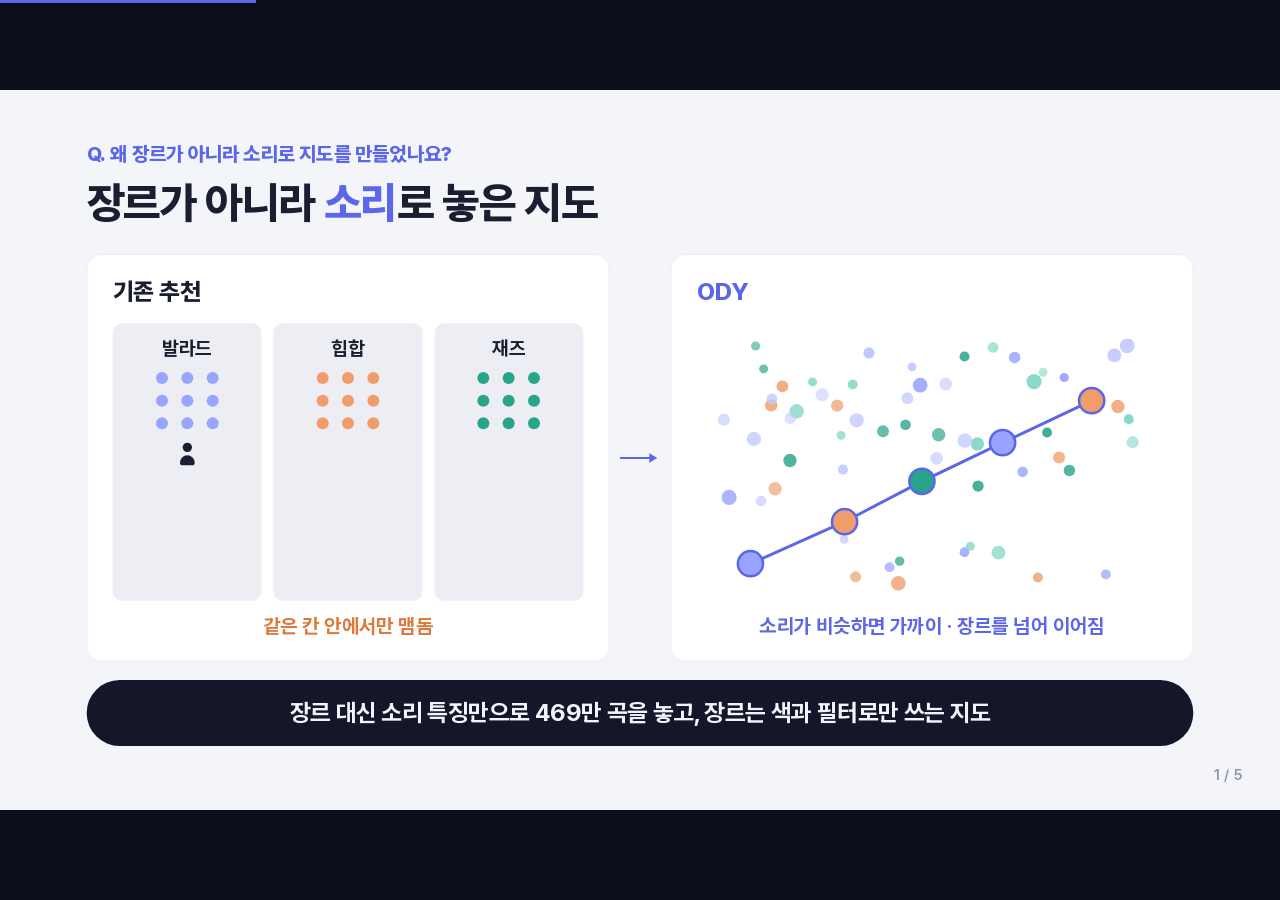
==== commit 03b7b6ed: "장표 정리: 그림 키우기, 비터비 질문, 질문 문구, 섹션 태그 - 전체: 아래 빈 공간을 그림 · 박스 높이로 채움 - 기능: 비터비 방식 DP 질문 5장 추가 (그림 · 애니메" ====
--- a/01-planning.html
+++ b/01-planning.html
@@ -57,10 +57,16 @@
   .lim .t::before{content:'';width:13px;height:13px;border-radius:50%;background:var(--orange);flex:none}
   .lim .s{font-size:28px;font-weight:600;color:var(--ink2);margin:16px 0 22px}
   .lim .nx{background:#E9ECFF;color:var(--indigo);border-radius:12px;padding:14px 20px;font-size:28px;font-weight:700}
+  .steps.big{margin-top:96px !important}
+  .steps.big .dot-n{width:140px;height:140px;font-size:60px}
+  .steps.big .arr{top:70px}
+  .steps.big .lbl{font-size:33px;margin-top:30px}
+  .steps.big .box{padding:58px 10px;margin-top:36px;font-size:31px}
+  .steps.big .tag{margin-top:28px;font-size:26px;padding:12px 24px}
+  .fl.big .bx{min-height:150px;font-size:31px}
 </style>
 </head>
 <body>
-<button class="backbtn" title="질문 목록으로 (Esc)" aria-label="질문 목록"><svg viewBox="0 0 24 24" width="30" height="30" fill="none" stroke="currentColor" stroke-width="1.2" stroke-linecap="round" stroke-linejoin="round"><path d="M15 4l-8 8 8 8"/></svg></button>
 <div class="prog"></div>
 
 <div class="stage">
@@ -69,7 +75,7 @@
 <!-- ================= S1 ================= -->
 <section class="slide">
   <div class="head">
-    <div class="eyebrow" data-a="fd">Q&amp;A · 기획</div>
+    <div class="eyebrow" data-a="fd">Q. 왜 장르가 아니라 소리로 지도를 만들었나요?</div>
     <h2 class="title" data-a="fu" style="--d:.1s">장르가 아니라 <span class="acc">소리</span>로 놓은 지도</h2>
   </div>
 
@@ -135,11 +141,11 @@
 <!-- ================= S2 ================= -->
 <section class="slide">
   <div class="head">
-    <div class="eyebrow" data-a="fd">Q&amp;A · 기획</div>
+    <div class="eyebrow" data-a="fd">Q. 사용자는 서비스를 어떻게 쓰게 되나요?</div>
     <h2 class="title" data-a="fu" style="--d:.1s">사용자 한 명의 <span class="acc">5분</span></h2>
   </div>
 
-  <div class="steps" style="margin-top:56px">
+  <div class="steps big" style="margin-top:56px">
     <div class="step" data-a="fu" style="--d:.25s"><div class="dot-n gray">1</div><div class="arr"></div><div class="lbl">구글 로그인</div><div class="box">토큰 발급</div><div><span class="tag chip gry">계정</span></div></div>
     <div class="step" data-a="fu" style="--d:.35s"><div class="dot-n">2</div><div class="arr"></div><div class="lbl">지도 첫 화면</div><div class="box">표본 7,204곡</div><div><span class="tag chip ind">지도</span></div></div>
     <div class="step" data-a="fu" style="--d:.45s"><div class="dot-n">3</div><div class="arr"></div><div class="lbl">별 클릭 · 재생</div><div class="box">내 위치 = 그 곡</div><div><span class="tag chip ind">지도 · 실시간</span></div></div>
@@ -155,7 +161,7 @@
 <!-- ================= S3 ================= -->
 <section class="slide">
   <div class="head">
-    <div class="eyebrow" data-a="fd">Q&amp;A · 기획</div>
+    <div class="eyebrow" data-a="fd">Q. 개발하면서 바뀐 결정이 있나요?</div>
     <h2 class="title" data-a="fu" style="--d:.1s">실측으로 바꾼 결정 <span class="acc">여섯 가지</span></h2>
   </div>
 
@@ -173,12 +179,12 @@
 <!-- ================= S4 ================= -->
 <section class="slide">
   <div class="head">
-    <div class="eyebrow" data-a="fd">Q&amp;A · 기획</div>
+    <div class="eyebrow" data-a="fd">Q. 음원 저작권 문제는 없나요?</div>
     <h2 class="title" data-a="fu" style="--d:.1s">음원은 <span class="acc">한 곡도</span> 저장하지 않는다</h2>
   </div>
 
   <div class="fill-lg" style="margin-top:20px;display:grid;align-content:center">
-    <div class="fl">
+    <div class="fl big">
       <div class="bx" data-a="fu" style="position:relative; --d:.24s">음원 파일<span class="xmark">✕</span></div>
       <div class="ar" data-a="fi" style="--d:.3s"></div>
       <div class="bx ind" data-a="fu" style="--d:.34s">소리 분석 숫자<br>2,900개</div>
@@ -187,7 +193,7 @@
       <div></div>
       <div class="side" data-a="fi" style="--d:.5s">지도 만들기</div>
     </div>
-    <div class="fl" style="margin-bottom:12px">
+    <div class="fl big" style="margin-bottom:12px">
       <div class="bx" data-a="fu" style="--d:.54s">곡 이름</div>
       <div class="ar" data-a="fi" style="--d:.6s"></div>
       <div class="bx" data-a="fu" style="--d:.64s">YouTube 검색<br>+ 재생 가능 확인</div>
@@ -197,7 +203,7 @@
       <div class="bx dk" data-a="fu" style="--d:.84s">공식<br>플레이어</div>
     </div>
 
-    <div class="nums" style="margin-top:44px">
+    <div class="nums" style="margin-top:70px">
       <div data-a="fu" style="--d:.95s"><div class="big acc">0 곡</div><div class="big-cap">음원 저장</div></div>
       <div data-a="fu" style="--d:1.05s"><div class="big acc-o">564 곡</div><div class="big-cap">재생 불가 → 지도에서 뺌</div></div>
       <div data-a="fu" style="--d:1.15s"><div class="big acc">72 / 84</div><div class="big-cap">신곡 영상 확보</div></div>
@@ -209,7 +215,7 @@
 <!-- ================= S5 ================= -->
 <section class="slide">
   <div class="head">
-    <div class="eyebrow" data-a="fd">Q&amp;A · 기획</div>
+    <div class="eyebrow" data-a="fd">Q. 한계와 앞으로의 계획은 무엇인가요?</div>
     <h2 class="title" data-a="fu" style="--d:.1s">알고 있는 <span class="acc">한계</span>와 다음 단계</h2>
   </div>
 
--- a/assets/base.css
+++ b/assets/base.css
@@ -50,7 +50,7 @@
 .slide.dark .pnum{color:#7C82B4}
 
 /* ---------- 타이포 ---------- */
-.eyebrow{font-size:28px;font-weight:800;letter-spacing:.2em;color:var(--indigo);margin-bottom:18px}
+.eyebrow{font-size:30px;font-weight:800;letter-spacing:-.01em;color:var(--indigo);margin-bottom:16px}
 .slide.dark .eyebrow{color:var(--dink3)}
 .title{font-size:65px;font-weight:800;line-height:1.2;letter-spacing:-.02em;color:var(--ink)}
 .title.sm{font-size:56px}
@@ -179,18 +179,6 @@
 .nav button:disabled{opacity:.28;cursor:default}
 .nav .counter{color:#fff;font-size:20px;font-weight:600;letter-spacing:.06em;min-width:92px;text-align:center;opacity:.8}
 
-/* 좌상단 숨은 뒤로가기 · 아이콘만 */
-.backbtn{
-  position:fixed;top:18px;left:22px;z-index:50;
-  width:56px;height:56px;padding:0;border:0;background:none;cursor:pointer;
-  display:grid;place-items:center;
-  color:#9A9FB5;
-  opacity:0;transform:translateX(-6px);
-  transition:opacity .22s var(--ease),transform .22s var(--ease),color .2s;
-}
-.backbtn::before{content:'';position:fixed;top:0;left:0;width:210px;height:120px}
-.backbtn:hover,.backbtn:focus-visible,body.show-ui .backbtn{opacity:.3;transform:none}
-.backbtn:hover{opacity:.55}
 
 /* 진행 바 */
 .prog{position:fixed;top:0;left:0;height:3px;background:var(--indigo);z-index:60;transition:width .3s var(--ease)}
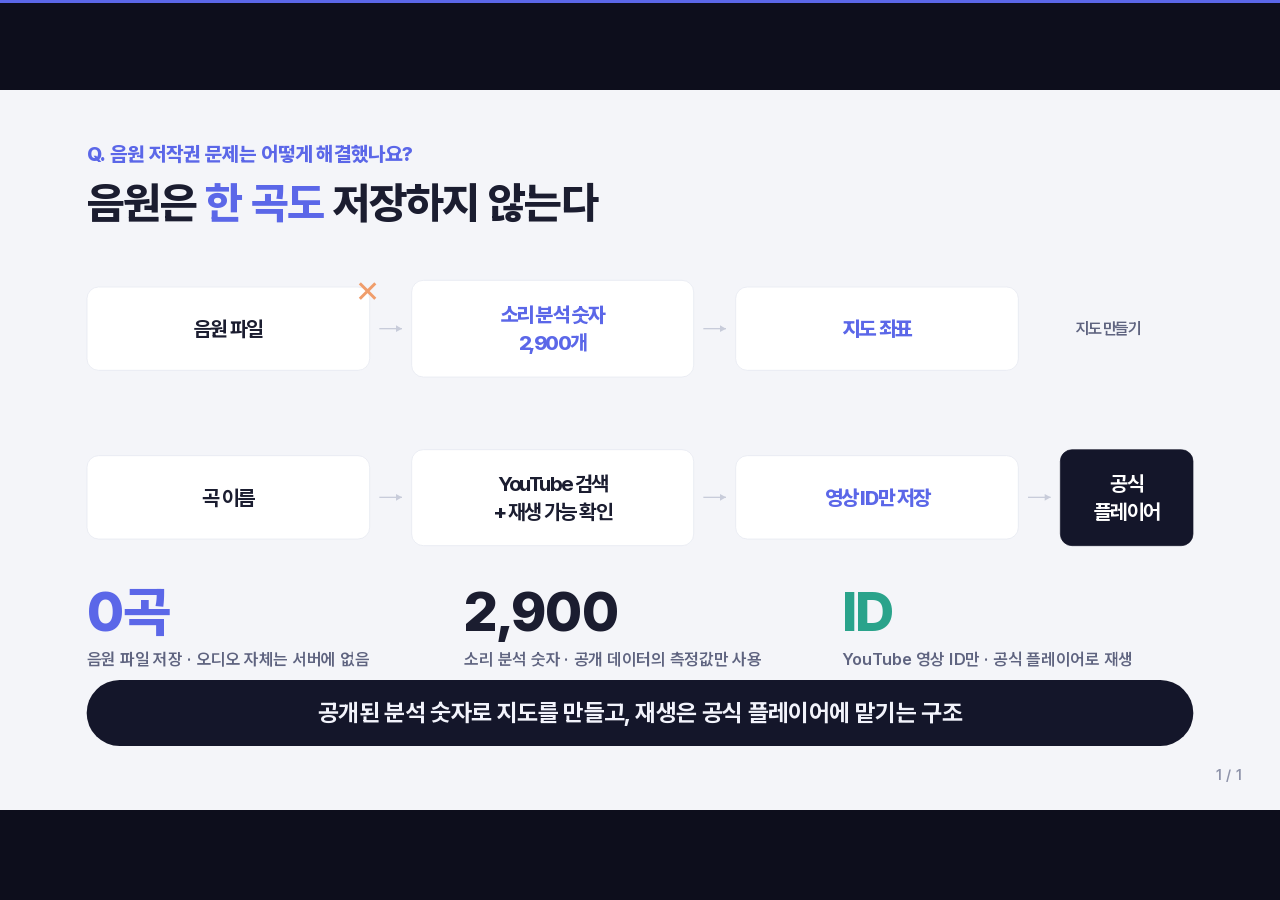
==== commit 0c22bf76: "신버전 내용으로 Q&A 재구성, 그림·애니메이션은 기존 장표 유지 - 카테고리를 신버전 4개(기획 · 데이터·임베딩 · 분산 처리·인프라 · 지도·탐색), 13문항으로 - 질문 ·" ====
--- a/01-planning.html
+++ b/01-planning.html
@@ -63,7 +63,7 @@
   .steps.big .lbl{font-size:33px;margin-top:30px}
   .steps.big .box{padding:58px 10px;margin-top:36px;font-size:31px}
   .steps.big .tag{margin-top:28px;font-size:26px;padding:12px 24px}
-  .fl.big .bx{min-height:150px;font-size:31px}
+  .fl.big .bx{min-height:126px;font-size:31px}
 </style>
 </head>
 <body>
@@ -75,111 +75,7 @@
 <!-- ================= S1 ================= -->
 <section class="slide">
   <div class="head">
-    <div class="eyebrow" data-a="fd">Q. 왜 장르가 아니라 소리로 지도를 만들었나요?</div>
-    <h2 class="title" data-a="fu" style="--d:.1s">장르가 아니라 <span class="acc">소리</span>로 놓은 지도</h2>
-  </div>
-
-  <div class="cmp">
-    <div class="card" data-a="fl" style="--d:.25s">
-      <div class="panel-t">기존 추천</div>
-      <div class="genres">
-        <div class="genre">
-          <div class="genre-n">발라드</div>
-          <div class="gdots">
-            <i style="background:var(--peri)"></i><i style="background:var(--peri)"></i><i style="background:var(--peri)"></i>
-            <i style="background:var(--peri)"></i><i style="background:var(--peri)"></i><i style="background:var(--peri)"></i>
-            <i style="background:var(--peri)"></i><i style="background:var(--peri)"></i><i style="background:var(--peri)"></i>
-          </div>
-          <div class="person"></div>
-        </div>
-        <div class="genre">
-          <div class="genre-n">힙합</div>
-          <div class="gdots">
-            <i style="background:var(--orange)"></i><i style="background:var(--orange)"></i><i style="background:var(--orange)"></i>
-            <i style="background:var(--orange)"></i><i style="background:var(--orange)"></i><i style="background:var(--orange)"></i>
-            <i style="background:var(--orange)"></i><i style="background:var(--orange)"></i><i style="background:var(--orange)"></i>
-          </div>
-        </div>
-        <div class="genre">
-          <div class="genre-n">재즈</div>
-          <div class="gdots">
-            <i style="background:var(--teal)"></i><i style="background:var(--teal)"></i><i style="background:var(--teal)"></i>
-            <i style="background:var(--teal)"></i><i style="background:var(--teal)"></i><i style="background:var(--teal)"></i>
-            <i style="background:var(--teal)"></i><i style="background:var(--teal)"></i><i style="background:var(--teal)"></i>
-          </div>
-        </div>
-      </div>
-      <div class="cap acc-o">같은 칸 안에서만 맴돔</div>
-    </div>
-
-    <div class="cmp-arrow" data-a="fi" style="--d:.5s">
-      <svg width="60" height="24" viewBox="0 0 60 24"><path d="M0 12h46" stroke="#5B67E8" stroke-width="3"/><path d="M44 5l12 7-12 7z" fill="#5B67E8"/></svg>
-    </div>
-
-    <div class="card" data-a="fr" style="--d:.4s">
-      <div class="panel-t acc">ODY</div>
-      <svg viewBox="0 0 560 330" style="flex:1;width:100%">
-        <g id="s1-scatter"></g>
-        <path id="s1-path" d="M64 286 L176 236 L268 188 L364 142 L470 92" stroke="#5B67E8" stroke-width="3.5" fill="none"
-              style="--len:520;--d:.85s" data-draw/>
-        <g>
-          <circle cx="64"  cy="286" r="15" fill="#98A4FF" stroke="#5B67E8" stroke-width="3" data-a="pop" style="--d:1.5s"/>
-          <circle cx="176" cy="236" r="15" fill="#F09D6B" stroke="#5B67E8" stroke-width="3" data-a="pop" style="--d:1.6s"/>
-          <circle cx="268" cy="188" r="15" fill="#2AA38B" stroke="#5B67E8" stroke-width="3" data-a="pop" style="--d:1.7s"/>
-          <circle cx="364" cy="142" r="15" fill="#98A4FF" stroke="#5B67E8" stroke-width="3" data-a="pop" style="--d:1.8s"/>
-          <circle cx="470" cy="92"  r="15" fill="#F09D6B" stroke="#5B67E8" stroke-width="3" data-a="pop" style="--d:1.9s"/>
-        </g>
-      </svg>
-      <div class="cap acc" data-a="fu" style="--d:2s">소리가 비슷하면 가까이 · 장르를 넘어 이어짐</div>
-    </div>
-  </div>
-
-  <div class="concl" data-a="fu" style="--d:1.1s">장르 대신 소리 특징만으로 469만 곡을 놓고, 장르는 색과 필터로만 쓰는 지도</div>
-  <div class="pnum">1</div>
-</section>
-
-<!-- ================= S2 ================= -->
-<section class="slide">
-  <div class="head">
-    <div class="eyebrow" data-a="fd">Q. 사용자는 서비스를 어떻게 쓰게 되나요?</div>
-    <h2 class="title" data-a="fu" style="--d:.1s">사용자 한 명의 <span class="acc">5분</span></h2>
-  </div>
-
-  <div class="steps big" style="margin-top:56px">
-    <div class="step" data-a="fu" style="--d:.25s"><div class="dot-n gray">1</div><div class="arr"></div><div class="lbl">구글 로그인</div><div class="box">토큰 발급</div><div><span class="tag chip gry">계정</span></div></div>
-    <div class="step" data-a="fu" style="--d:.35s"><div class="dot-n">2</div><div class="arr"></div><div class="lbl">지도 첫 화면</div><div class="box">표본 7,204곡</div><div><span class="tag chip ind">지도</span></div></div>
-    <div class="step" data-a="fu" style="--d:.45s"><div class="dot-n">3</div><div class="arr"></div><div class="lbl">별 클릭 · 재생</div><div class="box">내 위치 = 그 곡</div><div><span class="tag chip ind">지도 · 실시간</span></div></div>
-    <div class="step" data-a="fu" style="--d:.55s"><div class="dot-n">4</div><div class="arr"></div><div class="lbl">가까운 10곡</div><div class="box">2.24ms</div><div><span class="tag chip ind">지도</span></div></div>
-    <div class="step" data-a="fu" style="--d:.65s"><div class="dot-n">5</div><div class="arr"></div><div class="lbl">여정</div><div class="box">2~20곡</div><div><span class="tag chip ind">지도</span></div></div>
-    <div class="step" data-a="fu" style="--d:.75s"><div class="dot-n org">6</div><div class="lbl">따라가기</div><div class="box">실시간 전달</div><div><span class="tag chip org">실시간</span></div></div>
-  </div>
-
-  <div class="concl" data-a="fu" style="--d:.95s">재생 한 번으로 위치, 기록, 만남, 동승자 전달까지 한꺼번에 처리되는 구조</div>
-  <div class="pnum">2</div>
-</section>
-
-<!-- ================= S3 ================= -->
-<section class="slide">
-  <div class="head">
-    <div class="eyebrow" data-a="fd">Q. 개발하면서 바뀐 결정이 있나요?</div>
-    <h2 class="title" data-a="fu" style="--d:.1s">실측으로 바꾼 결정 <span class="acc">여섯 가지</span></h2>
-  </div>
-
-  <div class="dec fill-lg" style="margin-top:20px">
-    <div class="old" data-a="fl" style="--d:.24s">장르 3단 계층</div><div class="arr2" data-a="fi" style="--d:.3s"></div><div class="new" data-a="fr" style="--d:.28s">소리 좌표만</div><div class="why" data-a="fi" style="--d:.36s">장르는 색 · 필터로</div>
-    <div class="old" data-a="fl" style="--d:.32s">64차원</div><div class="arr2" data-a="fi" style="--d:.38s"></div><div class="new" data-a="fr" style="--d:.36s">16차원</div><div class="why" data-a="fi" style="--d:.44s">65% 기준 넘는 최소 · 8겹 × 2축</div>
-    <div class="old" data-a="fl" style="--d:.40s">트리로 나눈 레이어</div><div class="arr2" data-a="fi" style="--d:.46s"></div><div class="new" data-a="fr" style="--d:.44s">좌표 두 개씩 레이어</div><div class="why" data-a="fi" style="--d:.52s">경계에서 곡이 갈리는 문제</div>
-    <div class="old" data-a="fl" style="--d:.48s">Neo4j</div><div class="arr2" data-a="fi" style="--d:.54s"></div><div class="new" data-a="fr" style="--d:.52s">pgvector</div><div class="why" data-a="fi" style="--d:.60s">정확도 0.912 → <b class="acc">0.9995</b> · 서버 추가 없음</div>
-    <div class="old" data-a="fl" style="--d:.56s">kNN + 최단 경로</div><div class="arr2" data-a="fi" style="--d:.62s"></div><div class="new" data-a="fr" style="--d:.60s">직선 축 + 동적 계획법</div><div class="why" data-a="fi" style="--d:.68s">듣기 자연스러움 · 메모리 15GB 초과</div>
-    <div class="old" data-a="fl" style="--d:.64s">칸당 1곡 첫 화면</div><div class="arr2" data-a="fi" style="--d:.70s"></div><div class="new" data-a="fr" style="--d:.68s">밀도 비례 표본</div><div class="why" data-a="fi" style="--d:.76s">바둑판 무늬 83.5% → <b class="acc">24.7%</b></div>
-  </div>
-  <div class="pnum">3</div>
-</section>
-
-<!-- ================= S4 ================= -->
-<section class="slide">
-  <div class="head">
-    <div class="eyebrow" data-a="fd">Q. 음원 저작권 문제는 없나요?</div>
+    <div class="eyebrow" data-a="fd">Q. 음원 저작권 문제는 어떻게 해결했나요?</div>
     <h2 class="title" data-a="fu" style="--d:.1s">음원은 <span class="acc">한 곡도</span> 저장하지 않는다</h2>
   </div>
 
@@ -203,31 +99,14 @@
       <div class="bx dk" data-a="fu" style="--d:.84s">공식<br>플레이어</div>
     </div>
 
-    <div class="nums" style="margin-top:70px">
-      <div data-a="fu" style="--d:.95s"><div class="big acc">0 곡</div><div class="big-cap">음원 저장</div></div>
-      <div data-a="fu" style="--d:1.05s"><div class="big acc-o">564 곡</div><div class="big-cap">재생 불가 → 지도에서 뺌</div></div>
-      <div data-a="fu" style="--d:1.15s"><div class="big acc">72 / 84</div><div class="big-cap">신곡 영상 확보</div></div>
+    <div class="nums" style="margin-top:6px">
+      <div data-a="fu" style="--d:.95s"><div class="big acc">0곡</div><div class="big-cap">음원 파일 저장 · 오디오 자체는 서버에 없음</div></div>
+      <div data-a="fu" style="--d:1.05s"><div class="big k">2,900</div><div class="big-cap">소리 분석 숫자 · 공개 데이터의 측정값만 사용</div></div>
+      <div data-a="fu" style="--d:1.15s"><div class="big acc-t">ID</div><div class="big-cap">YouTube 영상 ID만 · 공식 플레이어로 재생</div></div>
     </div>
   </div>
-  <div class="pnum">4</div>
-</section>
-
-<!-- ================= S5 ================= -->
-<section class="slide">
-  <div class="head">
-    <div class="eyebrow" data-a="fd">Q. 한계와 앞으로의 계획은 무엇인가요?</div>
-    <h2 class="title" data-a="fu" style="--d:.1s">알고 있는 <span class="acc">한계</span>와 다음 단계</h2>
-  </div>
-
-  <div class="lim fill-lg" style="margin-top:20px">
-    <div class="card" data-a="fu" style="--d:.24s"><div class="t">실시간 부하 미측정</div><div class="s">서버 1대 전제</div><div class="nx">→ 메시지 브로커 분리</div></div>
-    <div class="card" data-a="fu" style="--d:.32s"><div class="t">깊은 겹 설명력</div><div class="s">6~8겹 축 1~2%</div><div class="nx">→ &ldquo;경향&rdquo; 수준 라벨</div></div>
-    <div class="card" data-a="fu" style="--d:.40s"><div class="t">한국곡 · 신곡 적음</div><div class="s">해외 · 2022년까지</div><div class="nx">→ 신곡 추가 경로 확대</div></div>
-    <div class="card" data-a="fu" style="--d:.48s"><div class="t">영상 매칭 추측</div><div class="s">유사도 0.6 채택</div><div class="nx">→ 신뢰도 표시 · 신고</div></div>
-    <div class="card" data-a="fu" style="--d:.56s"><div class="t">보안 설정</div><div class="s">WS 출처 * · 호출 제한 없음</div><div class="nx">→ 출처 제한 · rate limit</div></div>
-    <div class="card" data-a="fu" style="--d:.64s"><div class="t">무중단의 대가</div><div class="s">서버 자원 두 벌</div><div class="nx">→ DB 변경은 호환되게</div></div>
-  </div>
-  <div class="pnum">5</div>
+  <div class="concl" data-a="fu">공개된 분석 숫자로 지도를 만들고, 재생은 공식 플레이어에 맡기는 구조</div>
+  <div class="pnum">1</div>
 </section>
 
 </div>
@@ -235,7 +114,7 @@
 
 <div class="nav">
   <button data-prev aria-label="이전">←</button>
-  <span class="counter">1 / 5</span>
+  <span class="counter">1 / 1</span>
   <button data-next aria-label="다음">→</button>
 </div>
 
--- a/assets/base.css
+++ b/assets/base.css
@@ -168,7 +168,7 @@
 .slide.is-active .concl[data-a]{animation:none;opacity:1}
 
 /* ---------- 슬라이드 컨트롤 ---------- */
-.nav{position:fixed;bottom:0;left:0;right:0;height:96px;display:flex;align-items:center;justify-content:center;gap:26px;z-index:40;opacity:0;transition:opacity .25s}
+.nav{position:fixed;bottom:0;left:0;right:0;height:96px;display:none;align-items:center;justify-content:center;gap:26px;z-index:40;opacity:0;transition:opacity .25s}
 .nav:hover,body.show-ui .nav{opacity:1}
 .nav button{
   width:52px;height:52px;border-radius:50%;border:1px solid rgba(255,255,255,.18);
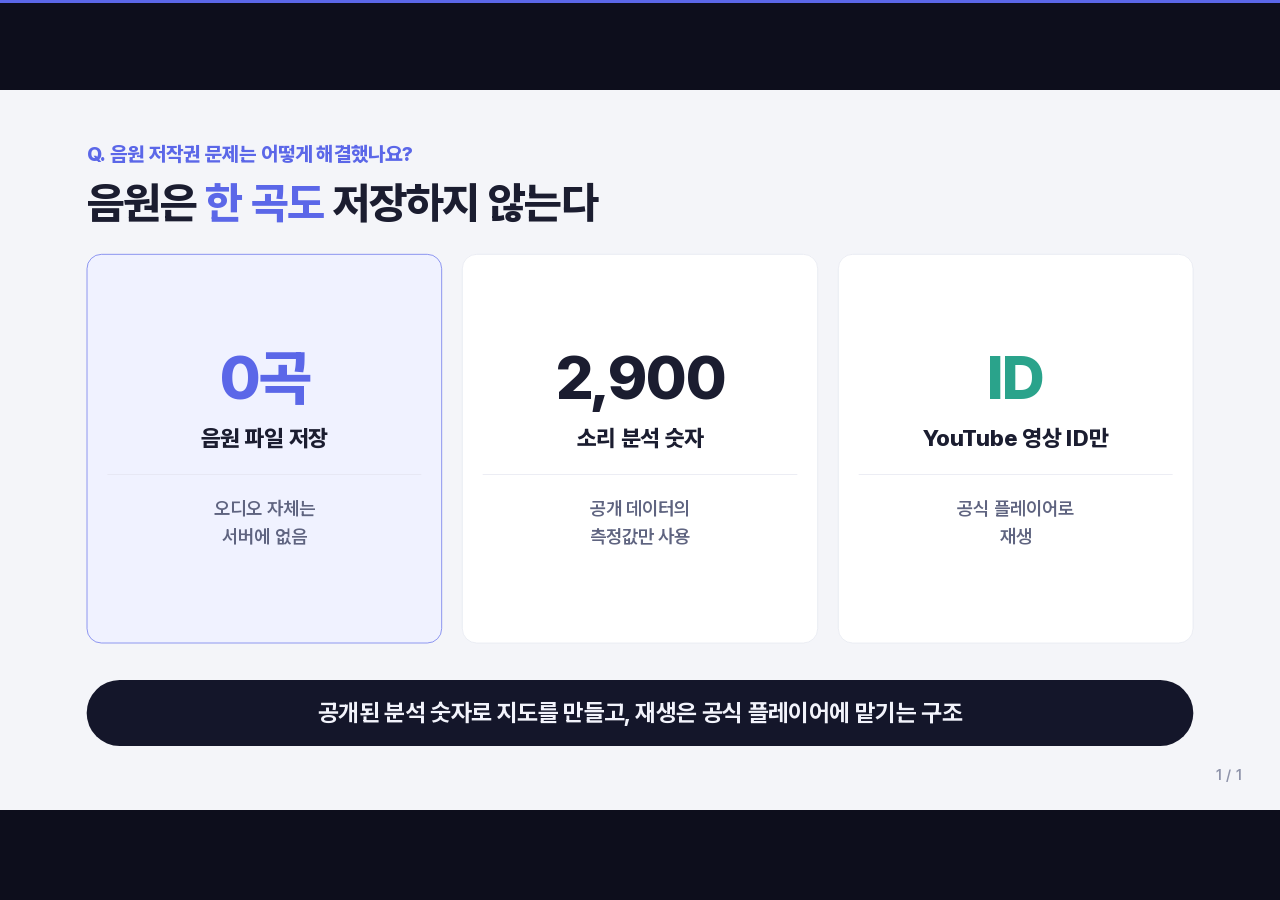
==== commit 56cdb017: "기획 저작권 장을 신버전 구성(카드 3장)으로 Co-Authored-By: Claude Opus 5.5 <noreply@anthropic.com>" ====
--- a/01-planning.html
+++ b/01-planning.html
@@ -64,6 +64,11 @@
   .steps.big .box{padding:58px 10px;margin-top:36px;font-size:31px}
   .steps.big .tag{margin-top:28px;font-size:26px;padding:12px 24px}
   .fl.big .bx{min-height:126px;font-size:31px}
+  .cr3 .stat{padding:60px 30px}
+  .cr3 .stat .n{font-size:92px}
+  .cr3 .stat .l{font-size:34px;font-weight:800;color:var(--ink);margin-top:22px}
+  .cr3 .hr{height:1px;background:var(--border);margin:30px 0;align-self:stretch}
+  .cr3 .d{font-size:28px;font-weight:600;color:var(--ink2);line-height:1.5}
 </style>
 </head>
 <body>
@@ -78,32 +83,10 @@
     <div class="eyebrow" data-a="fd">Q. 음원 저작권 문제는 어떻게 해결했나요?</div>
     <h2 class="title" data-a="fu" style="--d:.1s">음원은 <span class="acc">한 곡도</span> 저장하지 않는다</h2>
   </div>
-
-  <div class="fill-lg" style="margin-top:20px;display:grid;align-content:center">
-    <div class="fl big">
-      <div class="bx" data-a="fu" style="position:relative; --d:.24s">음원 파일<span class="xmark">✕</span></div>
-      <div class="ar" data-a="fi" style="--d:.3s"></div>
-      <div class="bx ind" data-a="fu" style="--d:.34s">소리 분석 숫자<br>2,900개</div>
-      <div class="ar" data-a="fi" style="--d:.4s"></div>
-      <div class="bx ind" data-a="fu" style="--d:.44s">지도 좌표</div>
-      <div></div>
-      <div class="side" data-a="fi" style="--d:.5s">지도 만들기</div>
-    </div>
-    <div class="fl big" style="margin-bottom:12px">
-      <div class="bx" data-a="fu" style="--d:.54s">곡 이름</div>
-      <div class="ar" data-a="fi" style="--d:.6s"></div>
-      <div class="bx" data-a="fu" style="--d:.64s">YouTube 검색<br>+ 재생 가능 확인</div>
-      <div class="ar" data-a="fi" style="--d:.7s"></div>
-      <div class="bx ind" data-a="fu" style="--d:.74s">영상 ID만 저장</div>
-      <div class="ar" data-a="fi" style="--d:.8s"></div>
-      <div class="bx dk" data-a="fu" style="--d:.84s">공식<br>플레이어</div>
-    </div>
-
-    <div class="nums" style="margin-top:6px">
-      <div data-a="fu" style="--d:.95s"><div class="big acc">0곡</div><div class="big-cap">음원 파일 저장 · 오디오 자체는 서버에 없음</div></div>
-      <div data-a="fu" style="--d:1.05s"><div class="big k">2,900</div><div class="big-cap">소리 분석 숫자 · 공개 데이터의 측정값만 사용</div></div>
-      <div data-a="fu" style="--d:1.15s"><div class="big acc-t">ID</div><div class="big-cap">YouTube 영상 ID만 · 공식 플레이어로 재생</div></div>
-    </div>
+  <div class="cards c3 cr3">
+    <div class="card stat accent" data-a="fu" style="--d:.25s"><div class="n">0곡</div><div class="l">음원 파일 저장</div><div class="hr"></div><div class="d">오디오 자체는<br>서버에 없음</div></div>
+    <div class="card stat" data-a="fu" style="--d:.35s"><div class="n k">2,900</div><div class="l">소리 분석 숫자</div><div class="hr"></div><div class="d">공개 데이터의<br>측정값만 사용</div></div>
+    <div class="card stat" data-a="fu" style="--d:.45s"><div class="n" style="color:var(--teal)">ID</div><div class="l">YouTube 영상 ID만</div><div class="hr"></div><div class="d">공식 플레이어로<br>재생</div></div>
   </div>
   <div class="concl" data-a="fu">공개된 분석 숫자로 지도를 만들고, 재생은 공식 플레이어에 맡기는 구조</div>
   <div class="pnum">1</div>
